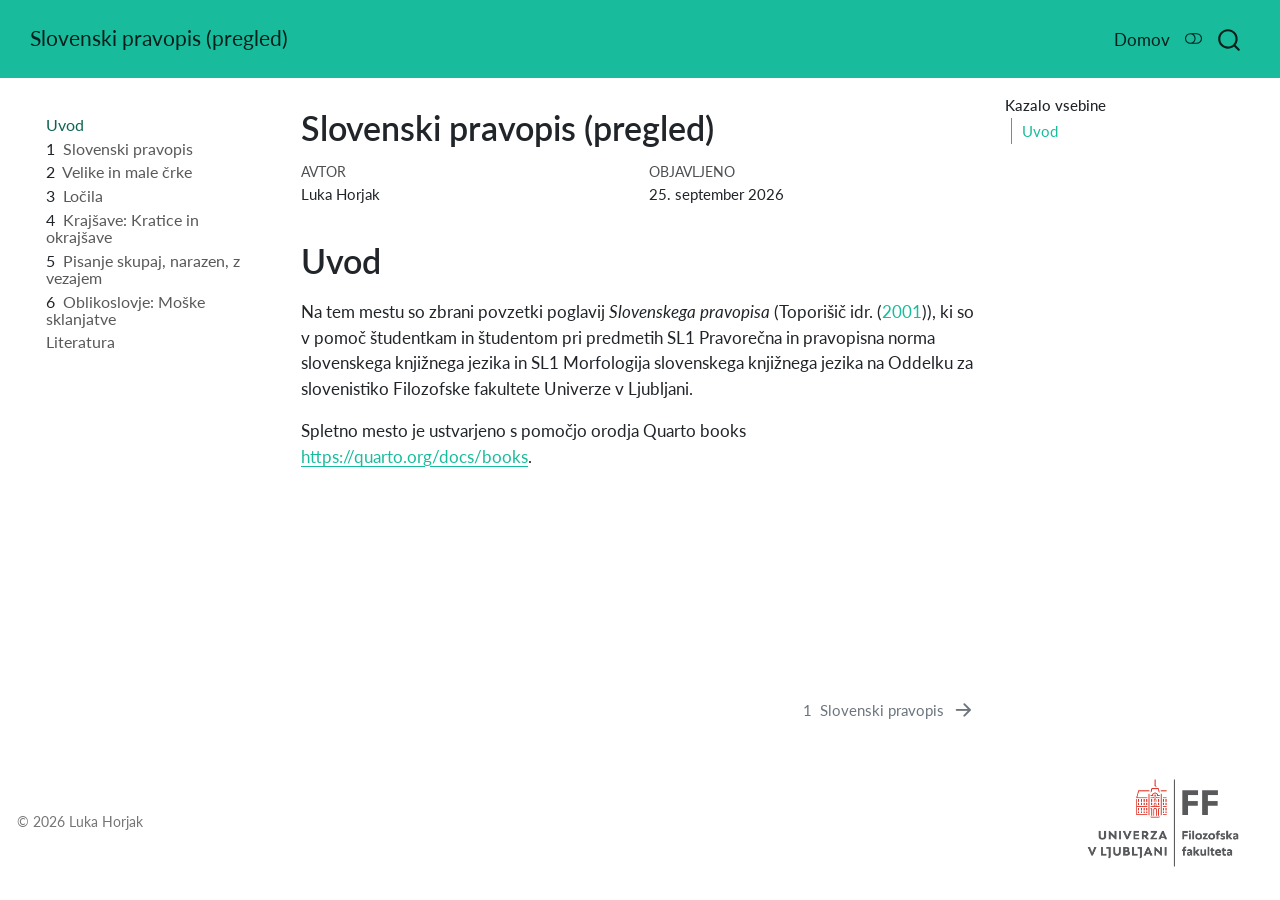
==== index.html @ 8e30210f "Built site for gh-pages" ====
<!DOCTYPE html>
<html xmlns="http://www.w3.org/1999/xhtml" lang="sl" xml:lang="sl"><head>

<meta charset="utf-8">
<meta name="generator" content="quarto-1.9.37">

<meta name="viewport" content="width=device-width, initial-scale=1.0, user-scalable=yes">

<meta name="author" content="Luka Horjak">

<title>Slovenski pravopis (pregled)</title>
<style>
/* Default styles provided by pandoc.
** See https://pandoc.org/MANUAL.html#variables-for-html for config info.
*/
code{white-space: pre-wrap;}
span.smallcaps{font-variant: small-caps;}
div.columns{display: flex; gap: min(4vw, 1.5em);}
div.column{flex: auto; overflow-x: auto;}
div.hanging-indent{margin-left: 1.5em; text-indent: -1.5em;}
ul.task-list{list-style: none;}
ul.task-list li input[type="checkbox"] {
  width: 0.8em;
  margin: 0 0.8em 0.2em -1em; /* quarto-specific, see https://github.com/quarto-dev/quarto-cli/issues/4556 */ 
  vertical-align: middle;
}
/* CSS for citations */
div.csl-bib-body { }
div.csl-entry {
  clear: both;
  margin-bottom: 0em;
}
.hanging-indent div.csl-entry {
  margin-left:2em;
  text-indent:-2em;
}
div.csl-left-margin {
  min-width:2em;
  float:left;
}
div.csl-right-inline {
  margin-left:2em;
  padding-left:1em;
}
div.csl-indent {
  margin-left: 2em;
}</style>


<script src="site_libs/quarto-nav/quarto-nav.js"></script>
<script src="site_libs/quarto-nav/headroom.min.js"></script>
<script src="site_libs/clipboard/clipboard.min.js"></script>
<script src="site_libs/quarto-search/autocomplete.umd.js"></script>
<script src="site_libs/quarto-search/fuse.min.js"></script>
<script src="site_libs/quarto-search/quarto-search.js"></script>
<meta name="quarto:offset" content="./">
<link href="./_1Pravopis1.html" rel="next">
<script src="site_libs/quarto-html/quarto.js" type="module"></script>
<script src="site_libs/quarto-html/tabsets/tabsets.js" type="module"></script>
<script src="site_libs/quarto-html/popper.min.js"></script>
<script src="site_libs/quarto-html/tippy.umd.min.js"></script>
<script src="site_libs/quarto-html/anchor.min.js"></script>
<link href="site_libs/quarto-html/tippy.css" rel="stylesheet">
<link href="site_libs/quarto-html/quarto-syntax-highlighting-7f8f88aac4f3542376d5c11b86a4c14d.css" rel="stylesheet" class="quarto-color-scheme" id="quarto-text-highlighting-styles">
<link href="site_libs/quarto-html/quarto-syntax-highlighting-dark-d0ae9245876894da5ac7e18953ecc5cc.css" rel="stylesheet" class="quarto-color-scheme quarto-color-alternate" id="quarto-text-highlighting-styles">
<link href="site_libs/quarto-html/quarto-syntax-highlighting-7f8f88aac4f3542376d5c11b86a4c14d.css" rel="stylesheet" class="quarto-color-scheme-extra" id="quarto-text-highlighting-styles">
<script src="site_libs/bootstrap/bootstrap.min.js"></script>
<link href="site_libs/bootstrap/bootstrap-icons.css" rel="stylesheet">
<link href="site_libs/bootstrap/bootstrap-34a0e9f81c705c5f6744f10ed2066b87.min.css" rel="stylesheet" append-hash="true" class="quarto-color-scheme" id="quarto-bootstrap" data-mode="light">
<link href="site_libs/bootstrap/bootstrap-dark-d12fa299449e4def4713b2e7ab07e7f0.min.css" rel="stylesheet" append-hash="true" class="quarto-color-scheme quarto-color-alternate" id="quarto-bootstrap" data-mode="dark">
<link href="site_libs/bootstrap/bootstrap-34a0e9f81c705c5f6744f10ed2066b87.min.css" rel="stylesheet" append-hash="true" class="quarto-color-scheme-extra" id="quarto-bootstrap" data-mode="light">
<script id="quarto-search-options" type="application/json">{
  "location": "navbar",
  "copy-button": false,
  "collapse-after": 3,
  "panel-placement": "end",
  "type": "overlay",
  "limit": 50,
  "keyboard-shortcut": [
    "f",
    "/",
    "s"
  ],
  "show-item-context": false,
  "language": {
    "search-no-results-text": "Ni rezultatov",
    "search-matching-documents-text": "ujemajoči se dokumenti",
    "search-copy-link-title": "Kopiraj povezavo do iskanja",
    "search-hide-matches-text": "Skrij dodatne zadetke",
    "search-more-match-text": "več zadetkov v tem dokumentu",
    "search-more-matches-text": "več zadetkov v tem dokumentu",
    "search-clear-button-title": "Počisti",
    "search-text-placeholder": "",
    "search-detached-cancel-button-title": "Prekliči",
    "search-submit-button-title": "Pošlji",
    "search-label": "Iskanje"
  }
}</script>


</head>

<body class="nav-sidebar floating nav-fixed quarto-light"><script id="quarto-html-before-body" type="application/javascript">
    const toggleBodyColorMode = (bsSheetEl) => {
      const mode = bsSheetEl.getAttribute("data-mode");
      const bodyEl = window.document.querySelector("body");
      if (mode === "dark") {
        bodyEl.classList.add("quarto-dark");
        bodyEl.classList.remove("quarto-light");
      } else {
        bodyEl.classList.add("quarto-light");
        bodyEl.classList.remove("quarto-dark");
      }
    }
    const toggleBodyColorPrimary = () => {
      const bsSheetEl = window.document.querySelector("link#quarto-bootstrap:not([rel=disabled-stylesheet])");
      if (bsSheetEl) {
        toggleBodyColorMode(bsSheetEl);
      }
    }
    const setColorSchemeToggle = (alternate) => {
      const toggles = window.document.querySelectorAll('.quarto-color-scheme-toggle');
      for (let i=0; i < toggles.length; i++) {
        const toggle = toggles[i];
        if (toggle) {
          if (alternate) {
            toggle.classList.add("alternate");
          } else {
            toggle.classList.remove("alternate");
          }
        }
      }
    };
    const toggleColorMode = (alternate) => {
      // Switch the stylesheets
      const primaryStylesheets = window.document.querySelectorAll('link.quarto-color-scheme:not(.quarto-color-alternate)');
      const alternateStylesheets = window.document.querySelectorAll('link.quarto-color-scheme.quarto-color-alternate');
      manageTransitions('#quarto-margin-sidebar .nav-link', false);
      if (alternate) {
        // note: dark is layered on light, we don't disable primary!
        enableStylesheet(alternateStylesheets);
        for (const sheetNode of alternateStylesheets) {
          if (sheetNode.id === "quarto-bootstrap") {
            toggleBodyColorMode(sheetNode);
          }
        }
      } else {
        disableStylesheet(alternateStylesheets);
        enableStylesheet(primaryStylesheets)
        toggleBodyColorPrimary();
      }
      manageTransitions('#quarto-margin-sidebar .nav-link', true);
      // Switch the toggles
      setColorSchemeToggle(alternate)
      // Hack to workaround the fact that safari doesn't
      // properly recolor the scrollbar when toggling (#1455)
      if (navigator.userAgent.indexOf('Safari') > 0 && navigator.userAgent.indexOf('Chrome') == -1) {
        manageTransitions("body", false);
        window.scrollTo(0, 1);
        setTimeout(() => {
          window.scrollTo(0, 0);
          manageTransitions("body", true);
        }, 40);
      }
    }
    const disableStylesheet = (stylesheets) => {
      for (let i=0; i < stylesheets.length; i++) {
        const stylesheet = stylesheets[i];
        stylesheet.rel = 'disabled-stylesheet';
      }
    }
    const enableStylesheet = (stylesheets) => {
      for (let i=0; i < stylesheets.length; i++) {
        const stylesheet = stylesheets[i];
        if(stylesheet.rel !== 'stylesheet') { // for Chrome, which will still FOUC without this check
          stylesheet.rel = 'stylesheet';
        }
      }
    }
    const manageTransitions = (selector, allowTransitions) => {
      const els = window.document.querySelectorAll(selector);
      for (let i=0; i < els.length; i++) {
        const el = els[i];
        if (allowTransitions) {
          el.classList.remove('notransition');
        } else {
          el.classList.add('notransition');
        }
      }
    }
    const isFileUrl = () => {
      return window.location.protocol === 'file:';
    }
    const hasAlternateSentinel = () => {
      let styleSentinel = getColorSchemeSentinel();
      if (styleSentinel !== null) {
        return styleSentinel === "alternate";
      } else {
        return false;
      }
    }
    const setStyleSentinel = (alternate) => {
      const value = alternate ? "alternate" : "default";
      if (!isFileUrl()) {
        window.localStorage.setItem("quarto-color-scheme", value);
      } else {
        localAlternateSentinel = value;
      }
    }
    const getColorSchemeSentinel = () => {
      if (!isFileUrl()) {
        const storageValue = window.localStorage.getItem("quarto-color-scheme");
        return storageValue != null ? storageValue : localAlternateSentinel;
      } else {
        return localAlternateSentinel;
      }
    }
    const toggleGiscusIfUsed = (isAlternate, darkModeDefault) => {
      const baseTheme = document.querySelector('#giscus-base-theme')?.value ?? 'light';
      const alternateTheme = document.querySelector('#giscus-alt-theme')?.value ?? 'dark';
      let newTheme = '';
      if(authorPrefersDark) {
        newTheme = isAlternate ? baseTheme : alternateTheme;
      } else {
        newTheme = isAlternate ? alternateTheme : baseTheme;
      }
      const changeGiscusTheme = () => {
        // From: https://github.com/giscus/giscus/issues/336
        const sendMessage = (message) => {
          const iframe = document.querySelector('iframe.giscus-frame');
          if (!iframe) return;
          iframe.contentWindow.postMessage({ giscus: message }, 'https://giscus.app');
        }
        sendMessage({
          setConfig: {
            theme: newTheme
          }
        });
      }
      const isGiscussLoaded = window.document.querySelector('iframe.giscus-frame') !== null;
      if (isGiscussLoaded) {
        changeGiscusTheme();
      }
    };
    const authorPrefersDark = false;
    const darkModeDefault = authorPrefersDark;
      document.querySelector('link#quarto-text-highlighting-styles.quarto-color-scheme-extra').rel = 'disabled-stylesheet';
      document.querySelector('link#quarto-bootstrap.quarto-color-scheme-extra').rel = 'disabled-stylesheet';
    let localAlternateSentinel = darkModeDefault ? 'alternate' : 'default';
    // Dark / light mode switch
    window.quartoToggleColorScheme = () => {
      // Read the current dark / light value
      let toAlternate = !hasAlternateSentinel();
      toggleColorMode(toAlternate);
      setStyleSentinel(toAlternate);
      toggleGiscusIfUsed(toAlternate, darkModeDefault);
      window.dispatchEvent(new Event('resize'));
    };
    // Switch to dark mode if need be
    if (hasAlternateSentinel()) {
      toggleColorMode(true);
    } else {
      toggleColorMode(false);
    }
  </script>

<div id="quarto-search-results"></div>
  <header id="quarto-header" class="headroom fixed-top">
    <nav class="navbar navbar-expand-lg " data-bs-theme="dark">
      <div class="navbar-container container-fluid">
      <div class="navbar-brand-container mx-auto">
    <a class="navbar-brand" href="./index.html">
    <span class="navbar-title">Slovenski pravopis (pregled)</span>
    </a>
  </div>
            <div id="quarto-search" class="" title="Iskanje"></div>
          <button class="navbar-toggler" type="button" data-bs-toggle="collapse" data-bs-target="#navbarCollapse" aria-controls="navbarCollapse" role="menu" aria-expanded="false" aria-label="Preklopi navigacijo" onclick="if (window.quartoToggleHeadroom) { window.quartoToggleHeadroom(); }">
  <span class="navbar-toggler-icon"></span>
</button>
          <div class="collapse navbar-collapse" id="navbarCollapse">
            <ul class="navbar-nav navbar-nav-scroll ms-auto">
  <li class="nav-item">
    <a class="nav-link active" href="./index.html" aria-current="page"> 
<span class="menu-text">Domov</span></a>
  </li>  
</ul>
          </div> <!-- /navcollapse -->
            <div class="quarto-navbar-tools">
  <a href="" class="quarto-color-scheme-toggle quarto-navigation-tool  px-1" onclick="window.quartoToggleColorScheme(); return false;" title="Preklopi temni način"><i class="bi"></i></a>
</div>
      </div> <!-- /container-fluid -->
    </nav>
  <nav class="quarto-secondary-nav">
    <div class="container-fluid d-flex">
      <button type="button" class="quarto-btn-toggle btn" data-bs-toggle="collapse" role="button" data-bs-target=".quarto-sidebar-collapse-item" aria-controls="quarto-sidebar" aria-expanded="false" aria-label="Preklopi navigacijo v stranski vrstici" onclick="if (window.quartoToggleHeadroom) { window.quartoToggleHeadroom(); }">
        <i class="bi bi-layout-text-sidebar-reverse"></i>
      </button>
        <nav class="quarto-page-breadcrumbs" aria-label="breadcrumb"><ol class="breadcrumb"><li class="breadcrumb-item"><a href="./index.html">Uvod</a></li></ol></nav>
        <a class="flex-grow-1" role="navigation" data-bs-toggle="collapse" data-bs-target=".quarto-sidebar-collapse-item" aria-controls="quarto-sidebar" aria-expanded="false" aria-label="Preklopi navigacijo v stranski vrstici" onclick="if (window.quartoToggleHeadroom) { window.quartoToggleHeadroom(); }">      
        </a>
    </div>
  </nav>
</header>
<!-- content -->
<div id="quarto-content" class="quarto-container page-columns page-rows-contents page-layout-article page-navbar">
<!-- sidebar -->
  <nav id="quarto-sidebar" class="sidebar collapse collapse-horizontal quarto-sidebar-collapse-item sidebar-navigation floating overflow-auto">
    <div class="sidebar-menu-container"> 
    <ul class="list-unstyled mt-1">
        <li class="sidebar-item">
  <div class="sidebar-item-container"> 
  <a href="./index.html" class="sidebar-item-text sidebar-link active">
 <span class="menu-text">Uvod</span></a>
  </div>
</li>
        <li class="sidebar-item">
  <div class="sidebar-item-container"> 
  <a href="./_1Pravopis1.html" class="sidebar-item-text sidebar-link">
 <span class="menu-text"><span class="chapter-number">1</span>&nbsp; <span class="chapter-title">Slovenski pravopis</span></span></a>
  </div>
</li>
        <li class="sidebar-item">
  <div class="sidebar-item-container"> 
  <a href="./_2Začetnica.html" class="sidebar-item-text sidebar-link">
 <span class="menu-text"><span class="chapter-number">2</span>&nbsp; <span class="chapter-title">Velike in male črke</span></span></a>
  </div>
</li>
        <li class="sidebar-item">
  <div class="sidebar-item-container"> 
  <a href="./_3Ločila.html" class="sidebar-item-text sidebar-link">
 <span class="menu-text"><span class="chapter-number">3</span>&nbsp; <span class="chapter-title">Ločila</span></span></a>
  </div>
</li>
        <li class="sidebar-item">
  <div class="sidebar-item-container"> 
  <a href="./_4Kratice.html" class="sidebar-item-text sidebar-link">
 <span class="menu-text"><span class="chapter-number">4</span>&nbsp; <span class="chapter-title">Krajšave: Kratice in okrajšave</span></span></a>
  </div>
</li>
        <li class="sidebar-item">
  <div class="sidebar-item-container"> 
  <a href="./_5Pisanje.html" class="sidebar-item-text sidebar-link">
 <span class="menu-text"><span class="chapter-number">5</span>&nbsp; <span class="chapter-title">Pisanje skupaj, narazen, z vezajem</span></span></a>
  </div>
</li>
        <li class="sidebar-item">
  <div class="sidebar-item-container"> 
  <a href="./_6Sklanjatve.html" class="sidebar-item-text sidebar-link">
 <span class="menu-text"><span class="chapter-number">6</span>&nbsp; <span class="chapter-title">Oblikoslovje: Moške sklanjatve</span></span></a>
  </div>
</li>
        <li class="sidebar-item">
  <div class="sidebar-item-container"> 
  <a href="./references.html" class="sidebar-item-text sidebar-link">
 <span class="menu-text">Literatura</span></a>
  </div>
</li>
    </ul>
    </div>
</nav>
<div id="quarto-sidebar-glass" class="quarto-sidebar-collapse-item" data-bs-toggle="collapse" data-bs-target=".quarto-sidebar-collapse-item"></div>
<!-- margin-sidebar -->
    <div id="quarto-margin-sidebar" class="sidebar margin-sidebar">
        <nav id="TOC" role="doc-toc" class="toc-active">
    <h2 id="toc-title">Kazalo vsebine</h2>
   
  <ul>
  <li><a href="#uvod" id="toc-uvod" class="nav-link active" data-scroll-target="#uvod">Uvod</a></li>
  </ul>
</nav>
    </div>
<!-- main -->
<main class="content" id="quarto-document-content">


<header id="title-block-header" class="quarto-title-block default">
<div class="quarto-title">
<h1 class="title">Slovenski pravopis (pregled)</h1>
</div>



<div class="quarto-title-meta">

    <div>
    <div class="quarto-title-meta-heading">Avtor</div>
    <div class="quarto-title-meta-contents">
             <p>Luka Horjak </p>
          </div>
  </div>
    
    <div>
    <div class="quarto-title-meta-heading">Objavljeno</div>
    <div class="quarto-title-meta-contents">
      <p class="date">25. september 2026</p>
    </div>
  </div>
  
    
  </div>
  


</header>


<section id="uvod" class="level1 unnumbered">
<h1 class="unnumbered">Uvod</h1>
<p>Na tem mestu so zbrani povzetki poglavij <em>Slovenskega pravopisa</em> (<span class="citation" data-cites="toporisic_slovenski_2001">Toporišič idr. (<a href="references.html#ref-toporisic_slovenski_2001" role="doc-biblioref">2001</a>)</span>), ki so v pomoč študentkam in študentom pri predmetih SL1 Pravorečna in pravopisna norma slovenskega knjižnega jezika in SL1 Morfologija slovenskega knjižnega jezika na Oddelku za slovenistiko Filozofske fakultete Univerze v Ljubljani.</p>
<p>Spletno mesto je ustvarjeno s pomočjo orodja Quarto books <a href="https://quarto.org/docs/books" class="uri">https://quarto.org/docs/books</a>.</p>


<div id="refs" class="references csl-bib-body hanging-indent" data-entry-spacing="0" data-line-spacing="2" role="list" style="display: none">
<div id="ref-toporisic_slovenski_2001" class="csl-entry" role="listitem">
Toporišič, J., Ahlin, M., Dular, J., Gantar, K., Jakopin, F., Menart, J., Moder, J., Pogorelec, B., Suhadolnik, S., &amp; Hajnšek-Holz, M. (Ur.). (2001). <em>Slovenski pravopis</em>. <span>ZRC</span> <span>SAZU</span>. <a href="https://www.fran.si">www.fran.si</a>
</div>
</div>
</section>

</main> <!-- /main -->
<script id="quarto-html-after-body" type="application/javascript">
  window.document.addEventListener("DOMContentLoaded", function (event) {
    // Ensure there is a toggle, if there isn't float one in the top right
    if (window.document.querySelector('.quarto-color-scheme-toggle') === null) {
      const a = window.document.createElement('a');
      a.classList.add('top-right');
      a.classList.add('quarto-color-scheme-toggle');
      a.href = "";
      a.onclick = function() { try { window.quartoToggleColorScheme(); } catch {} return false; };
      const i = window.document.createElement("i");
      i.classList.add('bi');
      a.appendChild(i);
      window.document.body.appendChild(a);
    }
    setColorSchemeToggle(hasAlternateSentinel())
    const icon = "";
    const anchorJS = new window.AnchorJS();
    anchorJS.options = {
      placement: 'right',
      icon: icon
    };
    anchorJS.add('.anchored');
    const isCodeAnnotation = (el) => {
      for (const clz of el.classList) {
        if (clz.startsWith('code-annotation-')) {                     
          return true;
        }
      }
      return false;
    }
    const onCopySuccess = function(e) {
      // button target
      const button = e.trigger;
      // don't keep focus
      button.blur();
      // flash "checked"
      button.classList.add('code-copy-button-checked');
      var currentTitle = button.getAttribute("title");
      button.setAttribute("title", "Kopirano!");
      let tooltip;
      if (window.bootstrap) {
        button.setAttribute("data-bs-toggle", "tooltip");
        button.setAttribute("data-bs-placement", "left");
        button.setAttribute("data-bs-title", "Kopirano!");
        tooltip = new bootstrap.Tooltip(button, 
          { trigger: "manual", 
            customClass: "code-copy-button-tooltip",
            offset: [0, -8]});
        tooltip.show();    
      }
      setTimeout(function() {
        if (tooltip) {
          tooltip.hide();
          button.removeAttribute("data-bs-title");
          button.removeAttribute("data-bs-toggle");
          button.removeAttribute("data-bs-placement");
        }
        button.setAttribute("title", currentTitle);
        button.classList.remove('code-copy-button-checked');
      }, 1000);
      // clear code selection
      e.clearSelection();
    }
    const getTextToCopy = function(trigger) {
      const outerScaffold = trigger.parentElement.cloneNode(true);
      const codeEl = outerScaffold.querySelector('code');
      for (const childEl of codeEl.children) {
        if (isCodeAnnotation(childEl)) {
          childEl.remove();
        }
      }
      return codeEl.innerText;
    }
    const clipboard = new window.ClipboardJS('.code-copy-button:not([data-in-quarto-modal])', {
      text: getTextToCopy
    });
    clipboard.on('success', onCopySuccess);
    if (window.document.getElementById('quarto-embedded-source-code-modal')) {
      const clipboardModal = new window.ClipboardJS('.code-copy-button[data-in-quarto-modal]', {
        text: getTextToCopy,
        container: window.document.getElementById('quarto-embedded-source-code-modal')
      });
      clipboardModal.on('success', onCopySuccess);
    }
      var localhostRegex = new RegExp(/^(?:http|https):\/\/localhost\:?[0-9]*\//);
      var mailtoRegex = new RegExp(/^mailto:/);
        var filterRegex = new RegExp('/' + window.location.host + '/');
      var isInternal = (href) => {
          return filterRegex.test(href) || localhostRegex.test(href) || mailtoRegex.test(href);
      }
      // Inspect non-navigation links and adorn them if external
     var links = window.document.querySelectorAll('a[href]:not(.nav-link):not(.navbar-brand):not(.toc-action):not(.sidebar-link):not(.sidebar-item-toggle):not(.pagination-link):not(.no-external):not([aria-hidden]):not(.dropdown-item):not(.quarto-navigation-tool):not(.about-link)');
      for (var i=0; i<links.length; i++) {
        const link = links[i];
        if (!isInternal(link.href)) {
          // undo the damage that might have been done by quarto-nav.js in the case of
          // links that we want to consider external
          if (link.dataset.originalHref !== undefined) {
            link.href = link.dataset.originalHref;
          }
        }
      }
    function tippyHover(el, contentFn, onTriggerFn, onUntriggerFn) {
      const config = {
        allowHTML: true,
        maxWidth: 500,
        delay: 100,
        arrow: false,
        appendTo: function(el) {
            return el.parentElement;
        },
        interactive: true,
        interactiveBorder: 10,
        theme: 'quarto',
        placement: 'bottom-start',
      };
      if (contentFn) {
        config.content = contentFn;
      }
      if (onTriggerFn) {
        config.onTrigger = onTriggerFn;
      }
      if (onUntriggerFn) {
        config.onUntrigger = onUntriggerFn;
      }
      window.tippy(el, config); 
    }
    const noterefs = window.document.querySelectorAll('a[role="doc-noteref"]');
    for (var i=0; i<noterefs.length; i++) {
      const ref = noterefs[i];
      tippyHover(ref, function() {
        // use id or data attribute instead here
        let href = ref.getAttribute('data-footnote-href') || ref.getAttribute('href');
        try { href = new URL(href).hash; } catch {}
        const id = href.replace(/^#\/?/, "");
        const note = window.document.getElementById(id);
        if (note) {
          return note.innerHTML;
        } else {
          return "";
        }
      });
    }
    const xrefs = window.document.querySelectorAll('a.quarto-xref');
    const processXRef = (id, note) => {
      // Strip column container classes
      const stripColumnClz = (el) => {
        el.classList.remove("page-full", "page-columns");
        if (el.children) {
          for (const child of el.children) {
            stripColumnClz(child);
          }
        }
      }
      stripColumnClz(note)
      if (id === null || id.startsWith('sec-')) {
        // Special case sections, only their first couple elements
        const container = document.createElement("div");
        if (note.children && note.children.length > 2) {
          container.appendChild(note.children[0].cloneNode(true));
          for (let i = 1; i < note.children.length; i++) {
            const child = note.children[i];
            if (child.tagName === "P" && child.innerText === "") {
              continue;
            } else {
              container.appendChild(child.cloneNode(true));
              break;
            }
          }
          if (window.Quarto?.typesetMath) {
            window.Quarto.typesetMath(container);
          }
          return container.innerHTML
        } else {
          if (window.Quarto?.typesetMath) {
            window.Quarto.typesetMath(note);
          }
          return note.innerHTML;
        }
      } else {
        // Remove any anchor links if they are present
        const anchorLink = note.querySelector('a.anchorjs-link');
        if (anchorLink) {
          anchorLink.remove();
        }
        if (window.Quarto?.typesetMath) {
          window.Quarto.typesetMath(note);
        }
        if (note.classList.contains("callout")) {
          return note.outerHTML;
        } else {
          return note.innerHTML;
        }
      }
    }
    for (var i=0; i<xrefs.length; i++) {
      const xref = xrefs[i];
      tippyHover(xref, undefined, function(instance) {
        instance.disable();
        let url = xref.getAttribute('href');
        let hash = undefined; 
        if (url.startsWith('#')) {
          hash = url;
        } else {
          try { hash = new URL(url).hash; } catch {}
        }
        if (hash) {
          const id = hash.replace(/^#\/?/, "");
          const note = window.document.getElementById(id);
          if (note !== null) {
            try {
              const html = processXRef(id, note.cloneNode(true));
              instance.setContent(html);
            } finally {
              instance.enable();
              instance.show();
            }
          } else {
            // See if we can fetch this
            fetch(url.split('#')[0])
            .then(res => res.text())
            .then(html => {
              const parser = new DOMParser();
              const htmlDoc = parser.parseFromString(html, "text/html");
              const note = htmlDoc.getElementById(id);
              if (note !== null) {
                const html = processXRef(id, note);
                instance.setContent(html);
              } 
            }).finally(() => {
              instance.enable();
              instance.show();
            });
          }
        } else {
          // See if we can fetch a full url (with no hash to target)
          // This is a special case and we should probably do some content thinning / targeting
          fetch(url)
          .then(res => res.text())
          .then(html => {
            const parser = new DOMParser();
            const htmlDoc = parser.parseFromString(html, "text/html");
            const note = htmlDoc.querySelector('main.content');
            if (note !== null) {
              // This should only happen for chapter cross references
              // (since there is no id in the URL)
              // remove the first header
              if (note.children.length > 0 && note.children[0].tagName === "HEADER") {
                note.children[0].remove();
              }
              const html = processXRef(null, note);
              instance.setContent(html);
            } 
          }).finally(() => {
            instance.enable();
            instance.show();
          });
        }
      }, function(instance) {
      });
    }
        let selectedAnnoteEl;
        const selectorForAnnotation = ( cell, annotation) => {
          let cellAttr = 'data-code-cell="' + cell + '"';
          let lineAttr = 'data-code-annotation="' +  annotation + '"';
          const selector = 'span[' + cellAttr + '][' + lineAttr + ']';
          return selector;
        }
        const selectCodeLines = (annoteEl) => {
          const doc = window.document;
          const targetCell = annoteEl.getAttribute("data-target-cell");
          const targetAnnotation = annoteEl.getAttribute("data-target-annotation");
          const annoteSpan = window.document.querySelector(selectorForAnnotation(targetCell, targetAnnotation));
          const lines = annoteSpan.getAttribute("data-code-lines").split(",");
          const lineIds = lines.map((line) => {
            return targetCell + "-" + line;
          })
          let top = null;
          let height = null;
          let parent = null;
          if (lineIds.length > 0) {
              //compute the position of the single el (top and bottom and make a div)
              const el = window.document.getElementById(lineIds[0]);
              top = el.offsetTop;
              height = el.offsetHeight;
              parent = el.parentElement.parentElement;
            if (lineIds.length > 1) {
              const lastEl = window.document.getElementById(lineIds[lineIds.length - 1]);
              const bottom = lastEl.offsetTop + lastEl.offsetHeight;
              height = bottom - top;
            }
            if (top !== null && height !== null && parent !== null) {
              // cook up a div (if necessary) and position it 
              let div = window.document.getElementById("code-annotation-line-highlight");
              if (div === null) {
                div = window.document.createElement("div");
                div.setAttribute("id", "code-annotation-line-highlight");
                div.style.position = 'absolute';
                parent.appendChild(div);
              }
              div.style.top = top - 2 + "px";
              div.style.height = height + 4 + "px";
              div.style.left = 0;
              let gutterDiv = window.document.getElementById("code-annotation-line-highlight-gutter");
              if (gutterDiv === null) {
                gutterDiv = window.document.createElement("div");
                gutterDiv.setAttribute("id", "code-annotation-line-highlight-gutter");
                gutterDiv.style.position = 'absolute';
                const codeCell = window.document.getElementById(targetCell);
                const gutter = codeCell.querySelector('.code-annotation-gutter');
                gutter.appendChild(gutterDiv);
              }
              gutterDiv.style.top = top - 2 + "px";
              gutterDiv.style.height = height + 4 + "px";
            }
            selectedAnnoteEl = annoteEl;
          }
        };
        const unselectCodeLines = () => {
          const elementsIds = ["code-annotation-line-highlight", "code-annotation-line-highlight-gutter"];
          elementsIds.forEach((elId) => {
            const div = window.document.getElementById(elId);
            if (div) {
              div.remove();
            }
          });
          selectedAnnoteEl = undefined;
        };
          // Handle positioning of the toggle
      window.addEventListener(
        "resize",
        throttle(() => {
          elRect = undefined;
          if (selectedAnnoteEl) {
            selectCodeLines(selectedAnnoteEl);
          }
        }, 10)
      );
      function throttle(fn, ms) {
      let throttle = false;
      let timer;
        return (...args) => {
          if(!throttle) { // first call gets through
              fn.apply(this, args);
              throttle = true;
          } else { // all the others get throttled
              if(timer) clearTimeout(timer); // cancel #2
              timer = setTimeout(() => {
                fn.apply(this, args);
                timer = throttle = false;
              }, ms);
          }
        };
      }
        // Attach click handler to the DT
        const annoteDls = window.document.querySelectorAll('dt[data-target-cell]');
        for (const annoteDlNode of annoteDls) {
          annoteDlNode.addEventListener('click', (event) => {
            const clickedEl = event.target;
            if (clickedEl !== selectedAnnoteEl) {
              unselectCodeLines();
              const activeEl = window.document.querySelector('dt[data-target-cell].code-annotation-active');
              if (activeEl) {
                activeEl.classList.remove('code-annotation-active');
              }
              selectCodeLines(clickedEl);
              clickedEl.classList.add('code-annotation-active');
            } else {
              // Unselect the line
              unselectCodeLines();
              clickedEl.classList.remove('code-annotation-active');
            }
          });
        }
    const findCites = (el) => {
      const parentEl = el.parentElement;
      if (parentEl) {
        const cites = parentEl.dataset.cites;
        if (cites) {
          return {
            el,
            cites: cites.split(' ')
          };
        } else {
          return findCites(el.parentElement)
        }
      } else {
        return undefined;
      }
    };
    var bibliorefs = window.document.querySelectorAll('a[role="doc-biblioref"]');
    for (var i=0; i<bibliorefs.length; i++) {
      const ref = bibliorefs[i];
      const citeInfo = findCites(ref);
      if (citeInfo) {
        tippyHover(citeInfo.el, function() {
          var popup = window.document.createElement('div');
          citeInfo.cites.forEach(function(cite) {
            var citeDiv = window.document.createElement('div');
            citeDiv.classList.add('hanging-indent');
            citeDiv.classList.add('csl-entry');
            var biblioDiv = window.document.getElementById('ref-' + cite);
            if (biblioDiv) {
              citeDiv.innerHTML = biblioDiv.innerHTML;
            }
            popup.appendChild(citeDiv);
          });
          return popup.innerHTML;
        });
      }
    }
  });
  </script>
<nav class="page-navigation">
  <div class="nav-page nav-page-previous">
  </div>
  <div class="nav-page nav-page-next">
      <a href="./_1Pravopis1.html" class="pagination-link" aria-label="Slovenski pravopis">
        <span class="nav-page-text"><span class="chapter-number">1</span>&nbsp; <span class="chapter-title">Slovenski pravopis</span></span> <i class="bi bi-arrow-right-short"></i>
      </a>
  </div>
</nav>
</div> <!-- /content -->
<footer class="footer">
  <div class="nav-footer">
    <div class="nav-footer-left">
<p>© 2026 Luka Horjak</p>
</div>   
    <div class="nav-footer-center">
      &nbsp;
    </div>
    <div class="nav-footer-right">
<p><img src="images\ul_ff-logover-rgb_barv.png" class="img-fluid" width="200"></p>
</div>
  </div>
</footer>




</body></html>
---- site_libs/quarto-html/tippy.css ----
.tippy-box[data-animation=fade][data-state=hidden]{opacity:0}[data-tippy-root]{max-width:calc(100vw - 10px)}.tippy-box{position:relative;background-color:#333;color:#fff;border-radius:4px;font-size:14px;line-height:1.4;white-space:normal;outline:0;transition-property:transform,visibility,opacity}.tippy-box[data-placement^=top]>.tippy-arrow{bottom:0}.tippy-box[data-placement^=top]>.tippy-arrow:before{bottom:-7px;left:0;border-width:8px 8px 0;border-top-color:initial;transform-origin:center top}.tippy-box[data-placement^=bottom]>.tippy-arrow{top:0}.tippy-box[data-placement^=bottom]>.tippy-arrow:before{top:-7px;left:0;border-width:0 8px 8px;border-bottom-color:initial;transform-origin:center bottom}.tippy-box[data-placement^=left]>.tippy-arrow{right:0}.tippy-box[data-placement^=left]>.tippy-arrow:before{border-width:8px 0 8px 8px;border-left-color:initial;right:-7px;transform-origin:center left}.tippy-box[data-placement^=right]>.tippy-arrow{left:0}.tippy-box[data-placement^=right]>.tippy-arrow:before{left:-7px;border-width:8px 8px 8px 0;border-right-color:initial;transform-origin:center right}.tippy-box[data-inertia][data-state=visible]{transition-timing-function:cubic-bezier(.54,1.5,.38,1.11)}.tippy-arrow{width:16px;height:16px;color:#333}.tippy-arrow:before{content:"";position:absolute;border-color:transparent;border-style:solid}.tippy-content{position:relative;padding:5px 9px;z-index:1}
---- site_libs/quarto-html/quarto-syntax-highlighting-7f8f88aac4f3542376d5c11b86a4c14d.css ----
/* quarto syntax highlight colors */
:root {
  --quarto-hl-ot-color: #003B4F;
  --quarto-hl-at-color: #657422;
  --quarto-hl-ss-color: #20794D;
  --quarto-hl-an-color: #5E5E5E;
  --quarto-hl-fu-color: #4758AB;
  --quarto-hl-st-color: #20794D;
  --quarto-hl-cf-color: #003B4F;
  --quarto-hl-op-color: #5E5E5E;
  --quarto-hl-er-color: #AD0000;
  --quarto-hl-bn-color: #AD0000;
  --quarto-hl-al-color: #AD0000;
  --quarto-hl-va-color: #111111;
  --quarto-hl-bu-color: inherit;
  --quarto-hl-ex-color: inherit;
  --quarto-hl-pp-color: #AD0000;
  --quarto-hl-in-color: #5E5E5E;
  --quarto-hl-vs-color: #20794D;
  --quarto-hl-wa-color: #5E5E5E;
  --quarto-hl-do-color: #5E5E5E;
  --quarto-hl-im-color: #00769E;
  --quarto-hl-ch-color: #20794D;
  --quarto-hl-dt-color: #AD0000;
  --quarto-hl-fl-color: #AD0000;
  --quarto-hl-co-color: #5E5E5E;
  --quarto-hl-cv-color: #5E5E5E;
  --quarto-hl-cn-color: #8f5902;
  --quarto-hl-sc-color: #5E5E5E;
  --quarto-hl-dv-color: #AD0000;
  --quarto-hl-kw-color: #003B4F;
}

/* other quarto variables */
:root {
  --quarto-font-monospace: SFMono-Regular, Menlo, Monaco, Consolas, "Liberation Mono", "Courier New", monospace;
}

/* syntax highlight based on Pandoc's rules */
pre > code.sourceCode > span {
  color: #003B4F;
}

code.sourceCode > span {
  color: #003B4F;
}

div.sourceCode,
div.sourceCode pre.sourceCode {
  color: #003B4F;
}

/* Normal */
code span {
  color: #003B4F;
}

/* Alert */
code span.al {
  color: #AD0000;
  font-style: inherit;
}

/* Annotation */
code span.an {
  color: #5E5E5E;
  font-style: inherit;
}

/* Attribute */
code span.at {
  color: #657422;
  font-style: inherit;
}

/* BaseN */
code span.bn {
  color: #AD0000;
  font-style: inherit;
}

/* BuiltIn */
code span.bu {
  font-style: inherit;
}

/* ControlFlow */
code span.cf {
  color: #003B4F;
  font-weight: bold;
  font-style: inherit;
}

/* Char */
code span.ch {
  color: #20794D;
  font-style: inherit;
}

/* Constant */
code span.cn {
  color: #8f5902;
  font-style: inherit;
}

/* Comment */
code span.co {
  color: #5E5E5E;
  font-style: inherit;
}

/* CommentVar */
code span.cv {
  color: #5E5E5E;
  font-style: italic;
}

/* Documentation */
code span.do {
  color: #5E5E5E;
  font-style: italic;
}

/* DataType */
code span.dt {
  color: #AD0000;
  font-style: inherit;
}

/* DecVal */
code span.dv {
  color: #AD0000;
  font-style: inherit;
}

/* Error */
code span.er {
  color: #AD0000;
  font-style: inherit;
}

/* Extension */
code span.ex {
  font-style: inherit;
}

/* Float */
code span.fl {
  color: #AD0000;
  font-style: inherit;
}

/* Function */
code span.fu {
  color: #4758AB;
  font-style: inherit;
}

/* Import */
code span.im {
  color: #00769E;
  font-style: inherit;
}

/* Information */
code span.in {
  color: #5E5E5E;
  font-style: inherit;
}

/* Keyword */
code span.kw {
  color: #003B4F;
  font-weight: bold;
  font-style: inherit;
}

/* Operator */
code span.op {
  color: #5E5E5E;
  font-style: inherit;
}

/* Other */
code span.ot {
  color: #003B4F;
  font-style: inherit;
}

/* Preprocessor */
code span.pp {
  color: #AD0000;
  font-style: inherit;
}

/* SpecialChar */
code span.sc {
  color: #5E5E5E;
  font-style: inherit;
}

/* SpecialString */
code span.ss {
  color: #20794D;
  font-style: inherit;
}

/* String */
code span.st {
  color: #20794D;
  font-style: inherit;
}

/* Variable */
code span.va {
  color: #111111;
  font-style: inherit;
}

/* VerbatimString */
code span.vs {
  color: #20794D;
  font-style: inherit;
}

/* Warning */
code span.wa {
  color: #5E5E5E;
  font-style: italic;
}

.prevent-inlining {
  content: "</";
}

/*# sourceMappingURL=789ad8cd35626ba772517505b42a116e.css.map */
---- site_libs/quarto-html/quarto-syntax-highlighting-dark-d0ae9245876894da5ac7e18953ecc5cc.css ----
/* quarto syntax highlight colors */
:root {
  --quarto-hl-al-color: #f07178;
  --quarto-hl-an-color: #d4d0ab;
  --quarto-hl-at-color: #00e0e0;
  --quarto-hl-bn-color: #d4d0ab;
  --quarto-hl-bu-color: #abe338;
  --quarto-hl-ch-color: #abe338;
  --quarto-hl-co-color: #f8f8f2;
  --quarto-hl-cv-color: #ffd700;
  --quarto-hl-cn-color: #ffd700;
  --quarto-hl-cf-color: #ffa07a;
  --quarto-hl-dt-color: #ffa07a;
  --quarto-hl-dv-color: #d4d0ab;
  --quarto-hl-do-color: #f8f8f2;
  --quarto-hl-er-color: #f07178;
  --quarto-hl-ex-color: #00e0e0;
  --quarto-hl-fl-color: #d4d0ab;
  --quarto-hl-fu-color: #ffa07a;
  --quarto-hl-im-color: #abe338;
  --quarto-hl-in-color: #d4d0ab;
  --quarto-hl-kw-color: #ffa07a;
  --quarto-hl-op-color: #ffa07a;
  --quarto-hl-ot-color: #00e0e0;
  --quarto-hl-pp-color: #dcc6e0;
  --quarto-hl-re-color: #00e0e0;
  --quarto-hl-sc-color: #abe338;
  --quarto-hl-ss-color: #abe338;
  --quarto-hl-st-color: #abe338;
  --quarto-hl-va-color: #00e0e0;
  --quarto-hl-vs-color: #abe338;
  --quarto-hl-wa-color: #dcc6e0;
}

/* other quarto variables */
:root {
  --quarto-font-monospace: SFMono-Regular, Menlo, Monaco, Consolas, "Liberation Mono", "Courier New", monospace;
}

/* syntax highlight based on Pandoc's rules */
pre > code.sourceCode > span {
  color: #f8f8f2;
}

code.sourceCode > span {
  color: #f8f8f2;
}

div.sourceCode,
div.sourceCode pre.sourceCode {
  color: #f8f8f2;
}

/* Normal */
code span {
  color: #f8f8f2;
}

/* Alert */
code span.al {
  color: #f07178;
}

/* Annotation */
code span.an {
  color: #d4d0ab;
}

/* Attribute */
code span.at {
  color: #00e0e0;
}

/* BaseN */
code span.bn {
  color: #d4d0ab;
}

/* BuiltIn */
code span.bu {
  color: #abe338;
}

/* ControlFlow */
code span.cf {
  font-weight: bold;
  color: #ffa07a;
}

/* Char */
code span.ch {
  color: #abe338;
}

/* Constant */
code span.cn {
  color: #ffd700;
}

/* Comment */
code span.co {
  font-style: italic;
  color: #f8f8f2;
}

/* CommentVar */
code span.cv {
  color: #ffd700;
}

/* Documentation */
code span.do {
  color: #f8f8f2;
}

/* DataType */
code span.dt {
  color: #ffa07a;
}

/* DecVal */
code span.dv {
  color: #d4d0ab;
}

/* Error */
code span.er {
  color: #f07178;
  text-decoration: underline;
}

/* Extension */
code span.ex {
  font-weight: bold;
  color: #00e0e0;
}

/* Float */
code span.fl {
  color: #d4d0ab;
}

/* Function */
code span.fu {
  color: #ffa07a;
}

/* Import */
code span.im {
  color: #abe338;
}

/* Information */
code span.in {
  color: #d4d0ab;
}

/* Keyword */
code span.kw {
  font-weight: bold;
  color: #ffa07a;
}

/* Operator */
code span.op {
  color: #ffa07a;
}

/* Other */
code span.ot {
  color: #00e0e0;
}

/* Preprocessor */
code span.pp {
  color: #dcc6e0;
}

/* RegionMarker */
code span.re {
  background-color: #f8f8f2;
  color: #00e0e0;
}

/* SpecialChar */
code span.sc {
  color: #abe338;
}

/* SpecialString */
code span.ss {
  color: #abe338;
}

/* String */
code span.st {
  color: #abe338;
}

/* Variable */
code span.va {
  color: #00e0e0;
}

/* VerbatimString */
code span.vs {
  color: #abe338;
}

/* Warning */
code span.wa {
  color: #dcc6e0;
}

.prevent-inlining {
  content: "</";
}

/*# sourceMappingURL=e2dac9153eaf3c552d5043f9565d03d7.css.map */
---- site_libs/quarto-html/quarto-syntax-highlighting-7f8f88aac4f3542376d5c11b86a4c14d.css ----
/* quarto syntax highlight colors */
:root {
  --quarto-hl-ot-color: #003B4F;
  --quarto-hl-at-color: #657422;
  --quarto-hl-ss-color: #20794D;
  --quarto-hl-an-color: #5E5E5E;
  --quarto-hl-fu-color: #4758AB;
  --quarto-hl-st-color: #20794D;
  --quarto-hl-cf-color: #003B4F;
  --quarto-hl-op-color: #5E5E5E;
  --quarto-hl-er-color: #AD0000;
  --quarto-hl-bn-color: #AD0000;
  --quarto-hl-al-color: #AD0000;
  --quarto-hl-va-color: #111111;
  --quarto-hl-bu-color: inherit;
  --quarto-hl-ex-color: inherit;
  --quarto-hl-pp-color: #AD0000;
  --quarto-hl-in-color: #5E5E5E;
  --quarto-hl-vs-color: #20794D;
  --quarto-hl-wa-color: #5E5E5E;
  --quarto-hl-do-color: #5E5E5E;
  --quarto-hl-im-color: #00769E;
  --quarto-hl-ch-color: #20794D;
  --quarto-hl-dt-color: #AD0000;
  --quarto-hl-fl-color: #AD0000;
  --quarto-hl-co-color: #5E5E5E;
  --quarto-hl-cv-color: #5E5E5E;
  --quarto-hl-cn-color: #8f5902;
  --quarto-hl-sc-color: #5E5E5E;
  --quarto-hl-dv-color: #AD0000;
  --quarto-hl-kw-color: #003B4F;
}

/* other quarto variables */
:root {
  --quarto-font-monospace: SFMono-Regular, Menlo, Monaco, Consolas, "Liberation Mono", "Courier New", monospace;
}

/* syntax highlight based on Pandoc's rules */
pre > code.sourceCode > span {
  color: #003B4F;
}

code.sourceCode > span {
  color: #003B4F;
}

div.sourceCode,
div.sourceCode pre.sourceCode {
  color: #003B4F;
}

/* Normal */
code span {
  color: #003B4F;
}

/* Alert */
code span.al {
  color: #AD0000;
  font-style: inherit;
}

/* Annotation */
code span.an {
  color: #5E5E5E;
  font-style: inherit;
}

/* Attribute */
code span.at {
  color: #657422;
  font-style: inherit;
}

/* BaseN */
code span.bn {
  color: #AD0000;
  font-style: inherit;
}

/* BuiltIn */
code span.bu {
  font-style: inherit;
}

/* ControlFlow */
code span.cf {
  color: #003B4F;
  font-weight: bold;
  font-style: inherit;
}

/* Char */
code span.ch {
  color: #20794D;
  font-style: inherit;
}

/* Constant */
code span.cn {
  color: #8f5902;
  font-style: inherit;
}

/* Comment */
code span.co {
  color: #5E5E5E;
  font-style: inherit;
}

/* CommentVar */
code span.cv {
  color: #5E5E5E;
  font-style: italic;
}

/* Documentation */
code span.do {
  color: #5E5E5E;
  font-style: italic;
}

/* DataType */
code span.dt {
  color: #AD0000;
  font-style: inherit;
}

/* DecVal */
code span.dv {
  color: #AD0000;
  font-style: inherit;
}

/* Error */
code span.er {
  color: #AD0000;
  font-style: inherit;
}

/* Extension */
code span.ex {
  font-style: inherit;
}

/* Float */
code span.fl {
  color: #AD0000;
  font-style: inherit;
}

/* Function */
code span.fu {
  color: #4758AB;
  font-style: inherit;
}

/* Import */
code span.im {
  color: #00769E;
  font-style: inherit;
}

/* Information */
code span.in {
  color: #5E5E5E;
  font-style: inherit;
}

/* Keyword */
code span.kw {
  color: #003B4F;
  font-weight: bold;
  font-style: inherit;
}

/* Operator */
code span.op {
  color: #5E5E5E;
  font-style: inherit;
}

/* Other */
code span.ot {
  color: #003B4F;
  font-style: inherit;
}

/* Preprocessor */
code span.pp {
  color: #AD0000;
  font-style: inherit;
}

/* SpecialChar */
code span.sc {
  color: #5E5E5E;
  font-style: inherit;
}

/* SpecialString */
code span.ss {
  color: #20794D;
  font-style: inherit;
}

/* String */
code span.st {
  color: #20794D;
  font-style: inherit;
}

/* Variable */
code span.va {
  color: #111111;
  font-style: inherit;
}

/* VerbatimString */
code span.vs {
  color: #20794D;
  font-style: inherit;
}

/* Warning */
code span.wa {
  color: #5E5E5E;
  font-style: italic;
}

.prevent-inlining {
  content: "</";
}

/*# sourceMappingURL=789ad8cd35626ba772517505b42a116e.css.map */
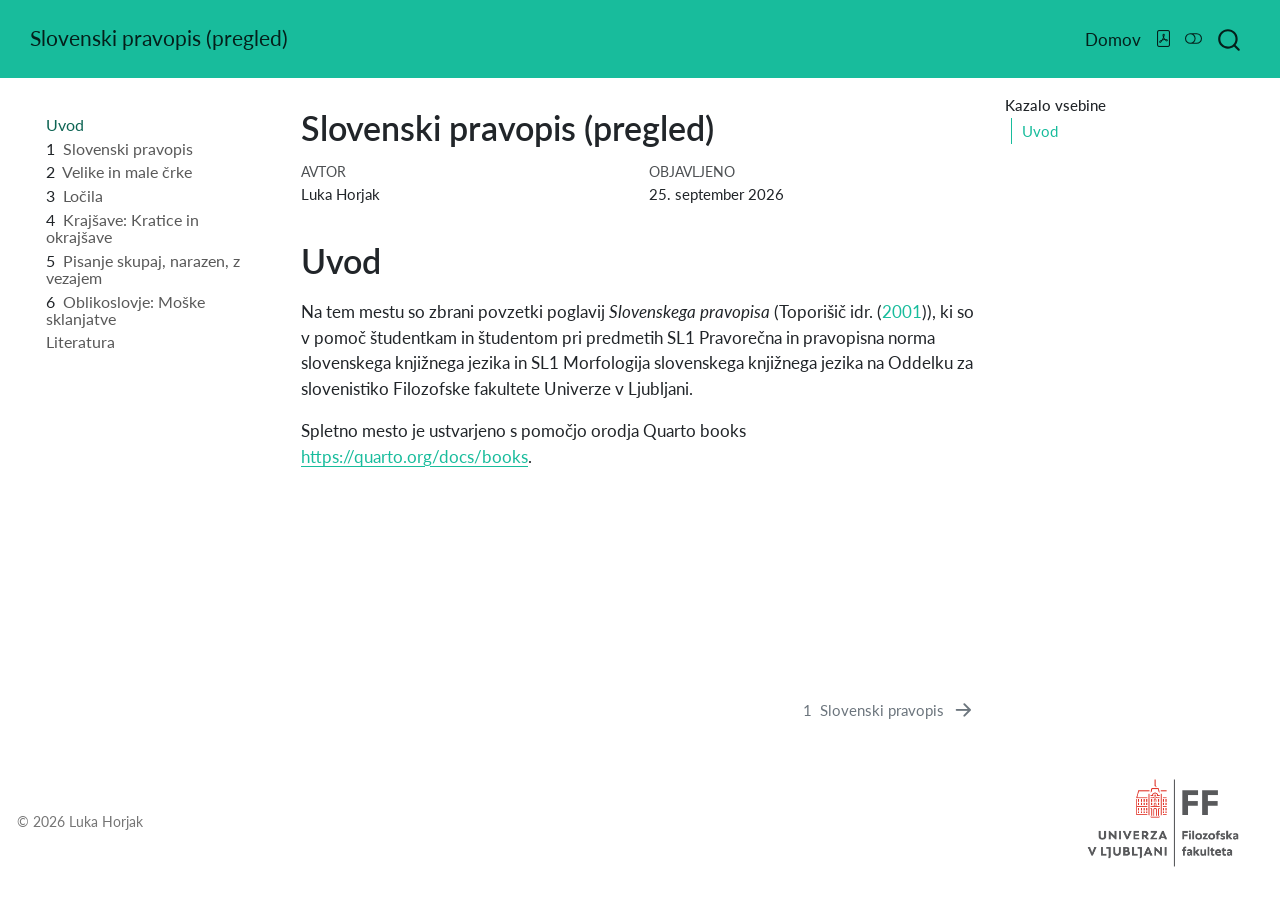
==== commit 89a920cf: "Built site for gh-pages" ====
--- a/index.html
+++ b/index.html
@@ -286,6 +286,7 @@
 </ul>
           </div> <!-- /navcollapse -->
             <div class="quarto-navbar-tools">
+    <a href="./slovenski-pravopis.pdf" title="Prenesi PDF" class="quarto-navigation-tool px-1" aria-label="Prenesi PDF"><i class="bi bi-file-pdf"></i></a>
   <a href="" class="quarto-color-scheme-toggle quarto-navigation-tool  px-1" onclick="window.quartoToggleColorScheme(); return false;" title="Preklopi temni način"><i class="bi"></i></a>
 </div>
       </div> <!-- /container-fluid -->
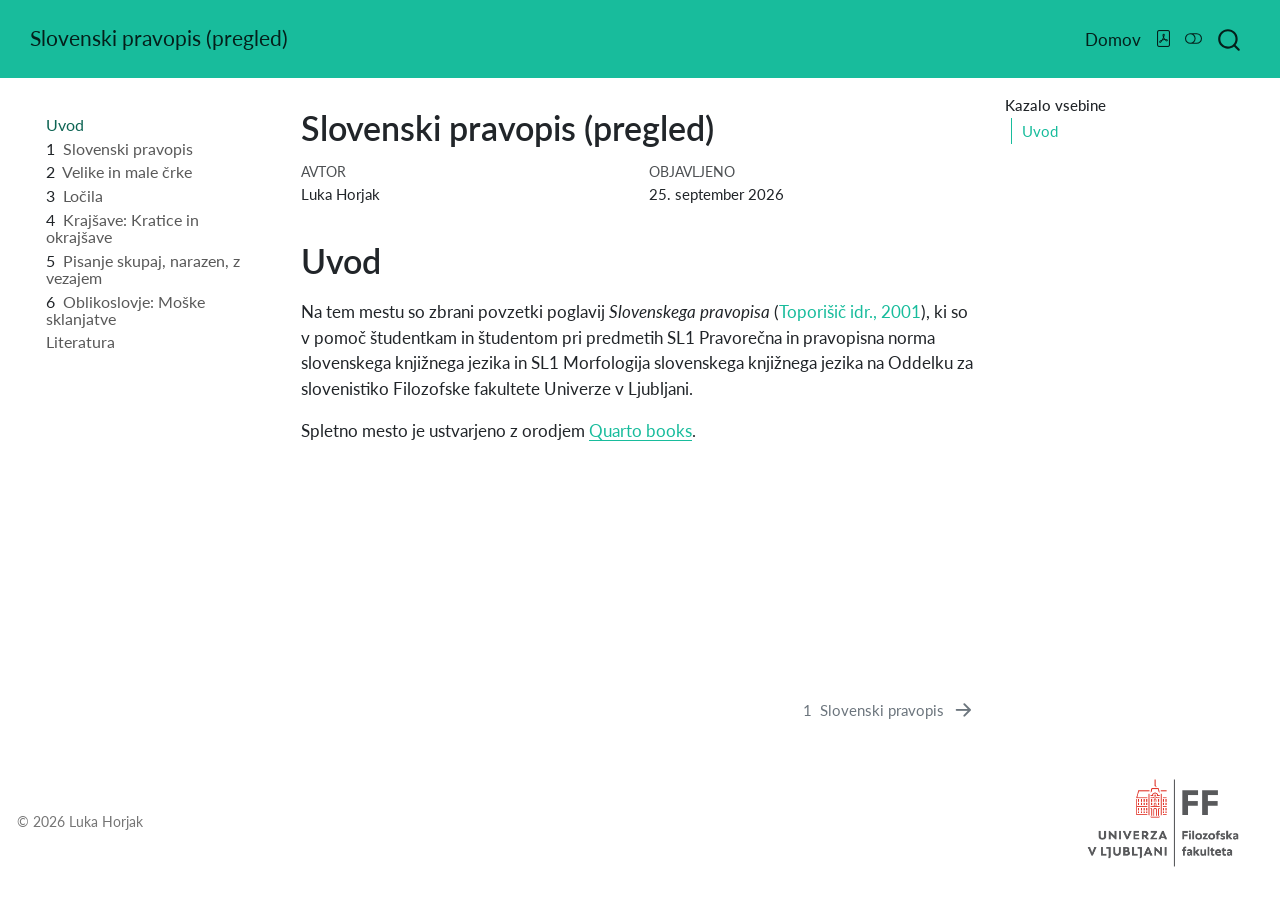
==== commit fbfcae91: "Built site for gh-pages" ====
--- a/index.html
+++ b/index.html
@@ -407,8 +407,8 @@
 
 <section id="uvod" class="level1 unnumbered">
 <h1 class="unnumbered">Uvod</h1>
-<p>Na tem mestu so zbrani povzetki poglavij <em>Slovenskega pravopisa</em> (<span class="citation" data-cites="toporisic_slovenski_2001">Toporišič idr. (<a href="references.html#ref-toporisic_slovenski_2001" role="doc-biblioref">2001</a>)</span>), ki so v pomoč študentkam in študentom pri predmetih SL1 Pravorečna in pravopisna norma slovenskega knjižnega jezika in SL1 Morfologija slovenskega knjižnega jezika na Oddelku za slovenistiko Filozofske fakultete Univerze v Ljubljani.</p>
-<p>Spletno mesto je ustvarjeno s pomočjo orodja Quarto books <a href="https://quarto.org/docs/books" class="uri">https://quarto.org/docs/books</a>.</p>
+<p>Na tem mestu so zbrani povzetki poglavij <em>Slovenskega pravopisa</em> <span class="citation" data-cites="toporisic_slovenski_2001">(<a href="references.html#ref-toporisic_slovenski_2001" role="doc-biblioref">Toporišič idr., 2001</a>)</span>, ki so v pomoč študentkam in študentom pri predmetih SL1 Pravorečna in pravopisna norma slovenskega knjižnega jezika in SL1 Morfologija slovenskega knjižnega jezika na Oddelku za slovenistiko Filozofske fakultete Univerze v Ljubljani.</p>
+<p>Spletno mesto je ustvarjeno z orodjem <a href="https://quarto.org/docs/books">Quarto books</a>.</p>
 
 
 <div id="refs" class="references csl-bib-body hanging-indent" data-entry-spacing="0" data-line-spacing="2" role="list" style="display: none">
@@ -851,7 +851,7 @@
       &nbsp;
     </div>
     <div class="nav-footer-right">
-<p><img src="images\ul_ff-logover-rgb_barv.png" class="img-fluid" width="200"></p>
+<p><img src="images/ul_ff-logover-rgb_barv.png" class="img-fluid" width="200"></p>
 </div>
   </div>
 </footer>
